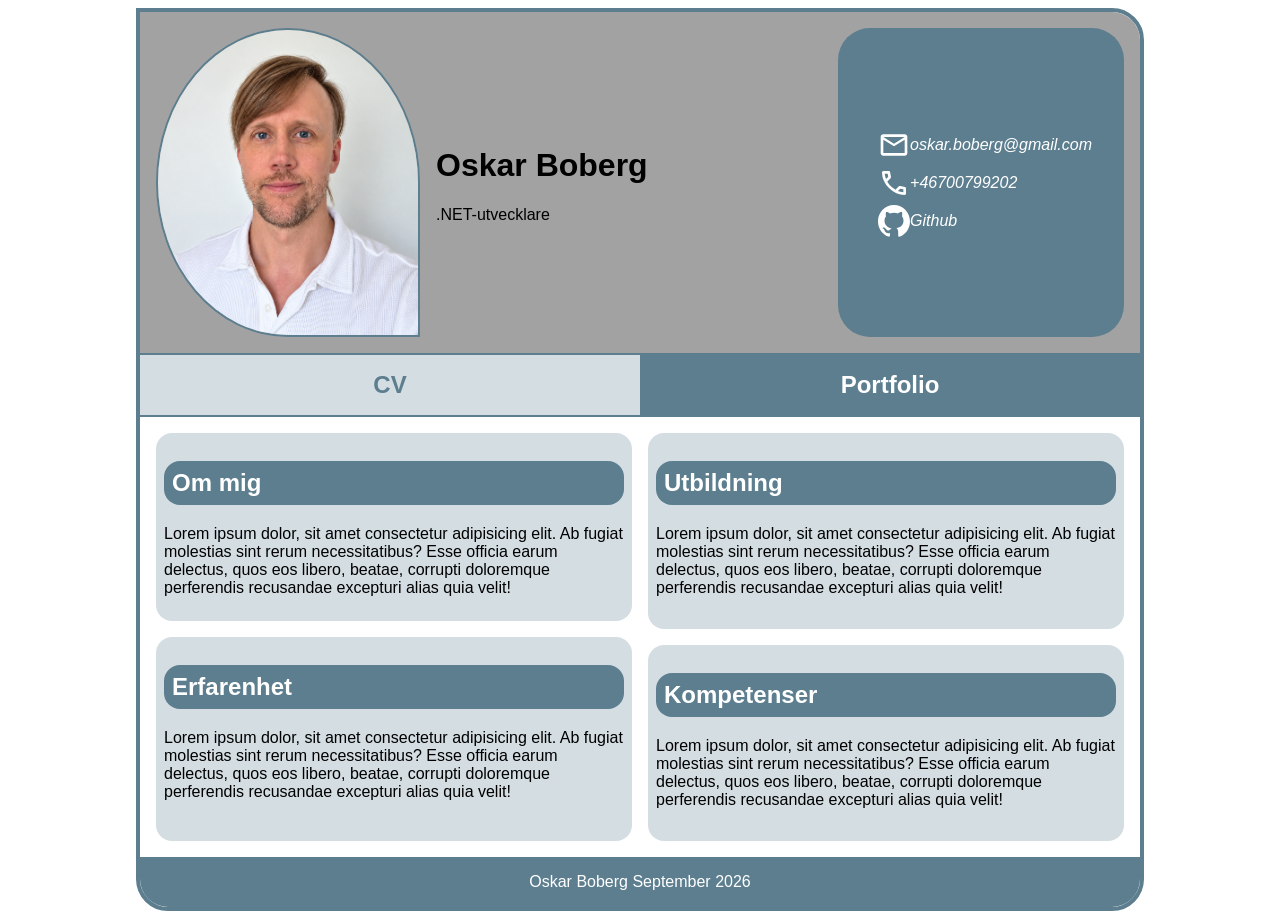
==== portfolio.html @ 0dc34434 "Mycket design Det mesta i stort sett klart. Främst återstår content och huvudrubrik." ====
<!DOCTYPE html>
<html lang="sv">

<head>
    <meta charset="UTF-8">
    <meta name="viewport" content="width=device-width, initial-scale=1.0">
    <title>Oskar Boberg - Portfolio</title>
    <link rel="stylesheet" href="style.css">
</head>
<body id="portfolio">
    <div class="wrapper">
        <header>
            <div>
                <img src="./img/profil.png" alt="Bild på Oskar Boberg">
                <div>
                    <h1>Oskar Boberg</h1>
                    <p>.NET-utvecklare</p>
                </div>
            </div>
                <address>
                    <ul>
                        <li>
                            <a href="mailto:oskar.boberg@gmail.com">
                                <img src="/img/icons/mailwhite.svg" alt="">
                                oskar.boberg@gmail.com
                            </a>
                        </li>
                        <li>
                            <a href="tel:+46700799202">
                                <img src="/img/icons/phonewhite.svg" alt="">
                                +46700799202
                            </a>
                        </li>
                        <li>
                            <a href="https://www.github.com/nattkreatur/">
                                <img src="/img/icons/GitHub_Invertocat_White.svg" alt="">
                                Github
                            </a>
                        </li>
                    </ul>
                </address>
        </header>
        <nav><!--Meny: CV / Portfolio-->
            <a href="./index.html">CV</a>
            <a href="./portfolio.html">Portfolio</a>
        </nav>
        <main>
            <section>
                <!--Kanske 2 article per sektion-->
                <article>
                    <h2>Om mig</h2>
                    <p>Lorem ipsum dolor, sit amet consectetur adipisicing elit. Ab fugiat molestias sint rerum necessitatibus?
                        Esse officia earum delectus, quos eos libero, beatae, corrupti doloremque perferendis recusandae
                        excepturi alias quia velit!</p>
                </article>
                <article>
                    <h2>Erfarenhet</h2>
                    <p>Lorem ipsum dolor, sit amet consectetur adipisicing elit. Ab fugiat molestias sint rerum necessitatibus?
                    Esse officia earum delectus, quos eos libero, beatae, corrupti doloremque perferendis recusandae
                    excepturi alias quia velit!</p>
                <article></article>
                </article>
            </section>
            <section>
                <article>            
                    <h2>Utbildning</h2>
                    <p>Lorem ipsum dolor, sit amet consectetur adipisicing elit. Ab fugiat molestias sint rerum necessitatibus?
                        Esse officia earum delectus, quos eos libero, beatae, corrupti doloremque perferendis recusandae
                        excepturi alias quia velit!</p>
                </article>
                <article>
                    <h2>Kompetenser</h2>
                    <p>Lorem ipsum dolor, sit amet consectetur adipisicing elit. Ab fugiat molestias sint rerum necessitatibus?
                        Esse officia earum delectus, quos eos libero, beatae, corrupti doloremque perferendis recusandae
                        excepturi alias quia velit!</p>
                </article>
            </section>
        </main>
        <footer>
            <p>Oskar Boberg September 2026</p>
        </footer>
    </div>
</body>
</html>
---- style.css ----
/*CSS-mall av Oskar Boberg 2026-09*/

/*Grund: Mobile first*/
.wrapper{
    display: grid;
    grid-template-rows: auto auto 1fr auto;
    margin: 0 auto;
    /*gap: 1rem;*/
    border: 4px solid #5C7E8F;
    border-radius: 2rem;
    border-top-left-radius: 0rem;
    /*Döljer element som sticker ut utanför wrappern*/
    overflow: hidden;
    /*Storlek*/
    min-height: 97vh; /*strax under full viewport, håller footer vid botten av webbläsaren*/
    width: 90%;
    max-width: 1000px;/*stoppar gigantisk wrapper på stora skärmar*/
}

/*Sidan i den ordning elementen kommer i html*/
header{
    background-color: #A2A2A2;
    /*Orienterar adressfältet under img och rubriker*/
    display: flex;
    flex-direction: column;
    justify-content: center;
    padding: 1rem;
}

header > div{
    /*Orienterar img och rubriker på en rad*/
    display: flex;
    flex-direction: row;
    align-items: center;
    gap: 1rem;
}

header > address{
    display: flex;
    justify-content: center;
    align-items: center;
    background-color: #5C7E8F;
    border-radius: 2rem;
    margin-top: 1rem;/*Detta löser enbart ett problem på mobile*/
    padding-right: 2rem; /*Motverkar att content ligger tajt på högersidan*/
}

header > div > img{
    width: 40%;
    height: auto;
    /*Håller rimlig storlek även på stora skärmar*/
    max-width: 200px;
    border: 2px solid #5C7E8F;
    border-radius: 50%;
    border-bottom-right-radius: 0%;
}

nav{
    /*Mer designmässiga egenskaper finns under sektionen LÄNKAR längre ner*/
    display: grid;
    grid-template-columns: 1fr 1fr;
    /*Fraction används för att utrymmet ska delas exakt lika*/
}

main{
    /*avstånd mellan sections i main*/
    display: grid;
    gap: 1rem;
    padding: 1rem;
}

section{
    /*avstånd mellan articles i section*/
    display: grid;
    gap: 1rem;
}
article{
    background-color: #D4DDE2;
    border-radius: 1rem;
    padding: 0.5rem;
    
}

footer{
    display: flex;
    justify-content: center;
    background-color:#5C7E8F;
    color: #FFFF;
}

/*Egenskaper för text, rubriker, osv*/
body {
    font-family:'Segoe UI', Tahoma, Geneva, Verdana, sans-serif;
}
h2{
    color:#FFFF;
    background-color: #5C7E8F;
    padding: 0.5rem;
    border-radius: 1rem;
}

/*Egenskaper Länkar och Nav*/
a, address > ul > li{
    color: inherit;
    text-decoration: none;
}
/*Navfält med länkar*/
nav > a{
    background-color: #D4DDE2;
    color: #5C7E8F;
    padding: 1rem;
    border-block: 2px solid #5C7E8F; /*border top + border bottom*/
    text-align: center;
    font-size: 1.5rem;
    font-weight:bolder;
}
nav > a:hover{
    background-color: #FFFF;
    color: #5C7E8F;
}
nav > a:active{
    background-color:#A2A2A2;
    color:#FFFF;
}
#cv nav > a:first-child{
    background-color: #5C7E8F;
    color: #FFFF;
}
#portfolio nav > a:nth-child(2){
    background-color: #5C7E8F;
    color: #FFFF;
}
/*Adressfält med länkar*/
address > ul{
    list-style: none;
}
address > ul > li > a{
    /*flex behövs för att synka länktexten med ikonerna*/
    display: flex;
    flex-direction: row;
    align-items: center;
    padding-block: 0.2rem;
    font-family: inherit;
    font-style:italic;
    color: #FFFF;
}
address > ul > li > a:hover{
    text-decoration:underline;
}
address > ul > li > a > img{
    width: 2rem;
    height: auto;
}

/*Större skärmar*/
@media (min-width: 760px){
    header{
        flex-direction: row;
        gap: 2rem;
    }
    header > div > img{
        min-width: 200px;
        max-width: 500px;
    }
    main{
        display: flex;
        /*motverkar att adressboxen lägger sig ovanpå h1*/
        flex-direction: row;
    }
    header > address{
        margin-top: 0rem;
    }
}
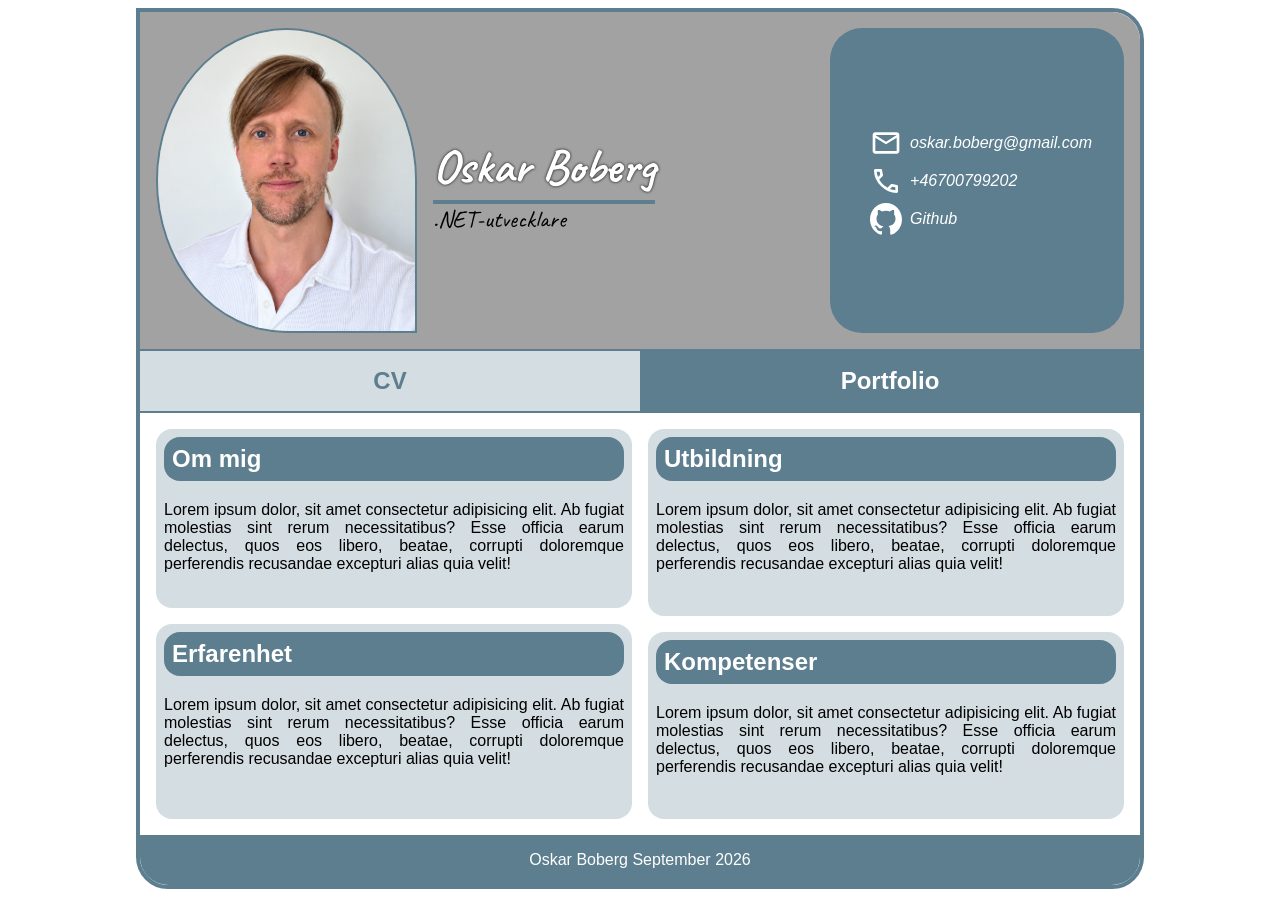
==== commit 7c17e9ac: "Design klar Gjort respsonivitet för väldigt små enheter.  Slutgiltig design klar." ====
--- a/portfolio.html
+++ b/portfolio.html
@@ -6,8 +6,12 @@
     <meta name="viewport" content="width=device-width, initial-scale=1.0">
     <title>Oskar Boberg - Portfolio</title>
     <link rel="stylesheet" href="style.css">
+    <!--Font från Googlefont-->
+    <link rel="preconnect" href="https://fonts.googleapis.com">
+    <link rel="preconnect" href="https://fonts.gstatic.com" crossorigin>
+    <link href="https://fonts.googleapis.com/css2?family=Caveat:wght@400..700&display=swap" rel="stylesheet">
 </head>
-<body id="portfolio">
+<body id="portfolio"><!--ID behövs som referens för nav-länkar i CSS-->
     <div class="wrapper">
         <header>
             <div>
@@ -21,7 +25,7 @@
                     <ul>
                         <li>
                             <a href="mailto:oskar.boberg@gmail.com">
-                                <img src="/img/icons/mailwhite.svg" alt="">
+                                <img src="/img/icons/mailwhite.svg" alt=""><!--Enbart dekorativ bild, a-tagg innehåller tillräcklig information för tillgänglighet-->
                                 oskar.boberg@gmail.com
                             </a>
                         </li>
@@ -40,13 +44,12 @@
                     </ul>
                 </address>
         </header>
-        <nav><!--Meny: CV / Portfolio-->
+        <nav>
             <a href="./index.html">CV</a>
             <a href="./portfolio.html">Portfolio</a>
         </nav>
         <main>
             <section>
-                <!--Kanske 2 article per sektion-->
                 <article>
                     <h2>Om mig</h2>
                     <p>Lorem ipsum dolor, sit amet consectetur adipisicing elit. Ab fugiat molestias sint rerum necessitatibus?
--- a/style.css
+++ b/style.css
@@ -5,15 +5,17 @@
     display: grid;
     grid-template-rows: auto auto 1fr auto;
     margin: 0 auto;
-    /*gap: 1rem;*/
     border: 4px solid #5C7E8F;
     border-radius: 2rem;
     border-top-left-radius: 0rem;
-    /*Döljer element som sticker ut utanför wrappern*/
+
+    /*Döljer element som sticker ut utanför wrappern
+    Responsiviteten är bara bra ner till cirka 340px i bredd med denna*/
     overflow: hidden;
+    
     /*Storlek*/
     min-height: 97vh; /*strax under full viewport, håller footer vid botten av webbläsaren*/
-    width: 90%;
+    width: 95%; /*En kompromiss för sömlös övergång till både mobile och desktop*/
     max-width: 1000px;/*stoppar gigantisk wrapper på stora skärmar*/
 }
 
@@ -92,11 +94,34 @@
 body {
     font-family:'Segoe UI', Tahoma, Geneva, Verdana, sans-serif;
 }
+p{
+    /*marginaljusterad text*/
+    text-align: justify;
+}
+h1{
+    /*Inlänkad från Google-font, se head i html*/
+    font-family: "Caveat", cursive, 'Lucida Sans', Verdana, sans-serif;
+    font-size: 3rem;
+    font-optical-sizing: auto;
+    font-weight: 700;
+    font-style: normal;
+    color: #FFFF;
+    text-shadow: 0 0 3px black; /*Får texten att sticka ut lite mer*/
+    margin-bottom: 0.25rem; /*För att komma närmare p*/
+}
+header > div > div > p{
+    margin-top: 0;/*För att komma närmare h1*/
+    border-top: 4px solid #5C7E8F;
+    font-size: 1.5rem;
+    font-family: "Caveat", cursive, 'Lucida Sans', Verdana, sans-serif;
+}
 h2{
     color:#FFFF;
     background-color: #5C7E8F;
     padding: 0.5rem;
     border-radius: 1rem;
+    /*Flyttar upp h2 lite*/
+    margin-top: 0rem;
 }
 
 /*Egenskaper Länkar och Nav*/
@@ -150,6 +175,8 @@
 address > ul > li > a > img{
     width: 2rem;
     height: auto;
+    /*Litet gap mellan dekorativ bild och länktext*/
+    margin-right: 0.5rem;
 }
 
 /*Större skärmar*/
@@ -170,4 +197,16 @@
     header > address{
         margin-top: 0rem;
     }
+}
+/*Justeringer för extremt små skärmar utan
+dessa kollapsar innehållet och blir oläsligt*/
+@media (max-width: 340px){
+    .wrapper{
+        overflow: visible;
+        border: none;
+        width: 100%;
+    }
+    body{
+        margin: 0;
+    }
 }
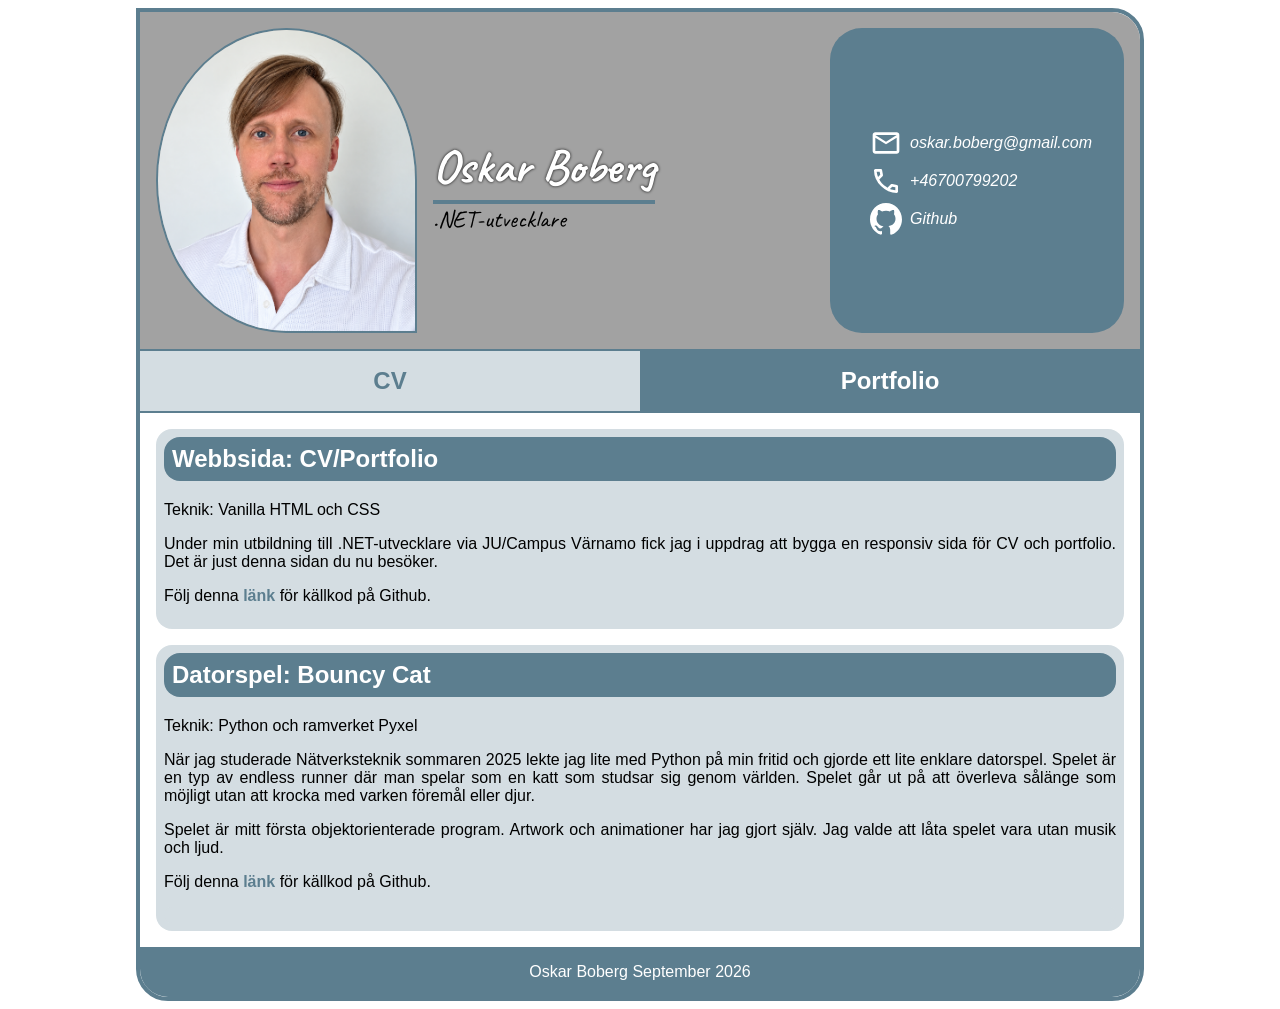
==== commit 999d932c: "Sida klar Content inlagt, lite länkfix i articles gjort. Det enda som återstår är eventuella komplet" ====
--- a/portfolio.html
+++ b/portfolio.html
@@ -11,6 +11,7 @@
     <link rel="preconnect" href="https://fonts.gstatic.com" crossorigin>
     <link href="https://fonts.googleapis.com/css2?family=Caveat:wght@400..700&display=swap" rel="stylesheet">
 </head>
+
 <body id="portfolio"><!--ID behövs som referens för nav-länkar i CSS-->
     <div class="wrapper">
         <header>
@@ -21,28 +22,31 @@
                     <p>.NET-utvecklare</p>
                 </div>
             </div>
-                <address>
-                    <ul>
-                        <li>
-                            <a href="mailto:oskar.boberg@gmail.com">
-                                <img src="/img/icons/mailwhite.svg" alt=""><!--Enbart dekorativ bild, a-tagg innehåller tillräcklig information för tillgänglighet-->
-                                oskar.boberg@gmail.com
-                            </a>
-                        </li>
-                        <li>
-                            <a href="tel:+46700799202">
-                                <img src="/img/icons/phonewhite.svg" alt="">
-                                +46700799202
-                            </a>
-                        </li>
-                        <li>
-                            <a href="https://www.github.com/nattkreatur/">
-                                <img src="/img/icons/GitHub_Invertocat_White.svg" alt="">
-                                Github
-                            </a>
-                        </li>
-                    </ul>
-                </address>
+            <address>
+                <ul>
+                    <li>
+                        <a href="mailto:oskar.boberg@gmail.com">
+                            <img src="/img/icons/mailwhite.svg"
+                                alt=""><!--Enbart dekorativ bild, a-tagg innehåller tillräcklig information för tillgänglighet-->
+                            oskar.boberg@gmail.com
+                        </a>
+                    </li>
+                    <li>
+                        <a href="tel:+46700799202">
+                            <img src="/img/icons/phonewhite.svg" alt="">
+                            +46700799202
+                        </a>
+                    </li>
+                    <li>
+                        <!--target _blank öppnar länk som ny flik-->
+                        <!--Noopener skyddar användare av äldre browsers mot en potentiell exploit-->
+                        <a href="https://www.github.com/nattkreatur/" target="_blank" rel="noopener">
+                            <img src="/img/icons/GitHub_Invertocat_White.svg" alt="">
+                            Github
+                        </a>
+                    </li>
+                </ul>
+            </address>
         </header>
         <nav>
             <a href="./index.html">CV</a>
@@ -51,31 +55,32 @@
         <main>
             <section>
                 <article>
-                    <h2>Om mig</h2>
-                    <p>Lorem ipsum dolor, sit amet consectetur adipisicing elit. Ab fugiat molestias sint rerum necessitatibus?
-                        Esse officia earum delectus, quos eos libero, beatae, corrupti doloremque perferendis recusandae
-                        excepturi alias quia velit!</p>
+                    <h2>Webbsida: CV/Portfolio</h2>
+                    <p>Teknik: Vanilla HTML och CSS</p>
+                    <p>Under min utbildning till .NET-utvecklare via JU/Campus Värnamo fick jag i uppdrag att bygga en
+                        responsiv sida för CV och portfolio. Det är just denna sidan du nu besöker. 
+                    </p>
+                    <p>Följ denna
+                        <a href="https://github.com/nattkreatur/portfolio" target="_blank" rel="noopener">länk</a>
+                        för källkod på Github.
+                    </p>
                 </article>
                 <article>
-                    <h2>Erfarenhet</h2>
-                    <p>Lorem ipsum dolor, sit amet consectetur adipisicing elit. Ab fugiat molestias sint rerum necessitatibus?
-                    Esse officia earum delectus, quos eos libero, beatae, corrupti doloremque perferendis recusandae
-                    excepturi alias quia velit!</p>
-                <article></article>
-                </article>
-            </section>
-            <section>
-                <article>            
-                    <h2>Utbildning</h2>
-                    <p>Lorem ipsum dolor, sit amet consectetur adipisicing elit. Ab fugiat molestias sint rerum necessitatibus?
-                        Esse officia earum delectus, quos eos libero, beatae, corrupti doloremque perferendis recusandae
-                        excepturi alias quia velit!</p>
-                </article>
-                <article>
-                    <h2>Kompetenser</h2>
-                    <p>Lorem ipsum dolor, sit amet consectetur adipisicing elit. Ab fugiat molestias sint rerum necessitatibus?
-                        Esse officia earum delectus, quos eos libero, beatae, corrupti doloremque perferendis recusandae
-                        excepturi alias quia velit!</p>
+                    <h2>Datorspel: Bouncy Cat</h2>
+                    <p>Teknik: Python och ramverket Pyxel</p>
+                    <p>När jag studerade Nätverksteknik sommaren 2025 lekte jag lite med Python på min fritid och gjorde
+                        ett lite enklare datorspel. Spelet är en typ av endless runner där man spelar som en katt som
+                        studsar sig genom världen. Spelet går ut på att överleva sålänge som möjligt utan att krocka
+                        med varken föremål eller djur.</p>
+                    <p>
+                        Spelet är mitt första objektorienterade program.
+                        Artwork och animationer har jag gjort själv. Jag valde att låta spelet vara utan musik och ljud.
+                    </p>
+                    <p>Följ denna
+                        <a href="https://github.com/nattkreatur/Bouncy-Cat" target="_blank" rel="noopener">länk</a>
+                        för källkod på Github.
+                    </p>
+                    <article></article>
                 </article>
             </section>
         </main>
@@ -84,4 +89,5 @@
         </footer>
     </div>
 </body>
+
 </html>
--- a/style.css
+++ b/style.css
@@ -123,6 +123,14 @@
     /*Flyttar upp h2 lite*/
     margin-top: 0rem;
 }
+/*Enbart inuti article*/
+h3{
+    color: #5C7E8F;
+    margin-bottom: 0rem;
+}
+article > p{
+    margin-top: 0rem;
+}
 
 /*Egenskaper Länkar och Nav*/
 a, address > ul > li{
@@ -177,6 +185,17 @@
     height: auto;
     /*Litet gap mellan dekorativ bild och länktext*/
     margin-right: 0.5rem;
+}
+/*Portfoliolänkar*/
+section > article > p > a{
+    padding-block: 0.2rem;
+    font-family: inherit;
+    font-weight: 800;
+    color: #5C7E8F;
+}
+section > article > p > a:hover{
+    text-decoration:underline;
+    color: #FFFF;
 }
 
 /*Större skärmar*/
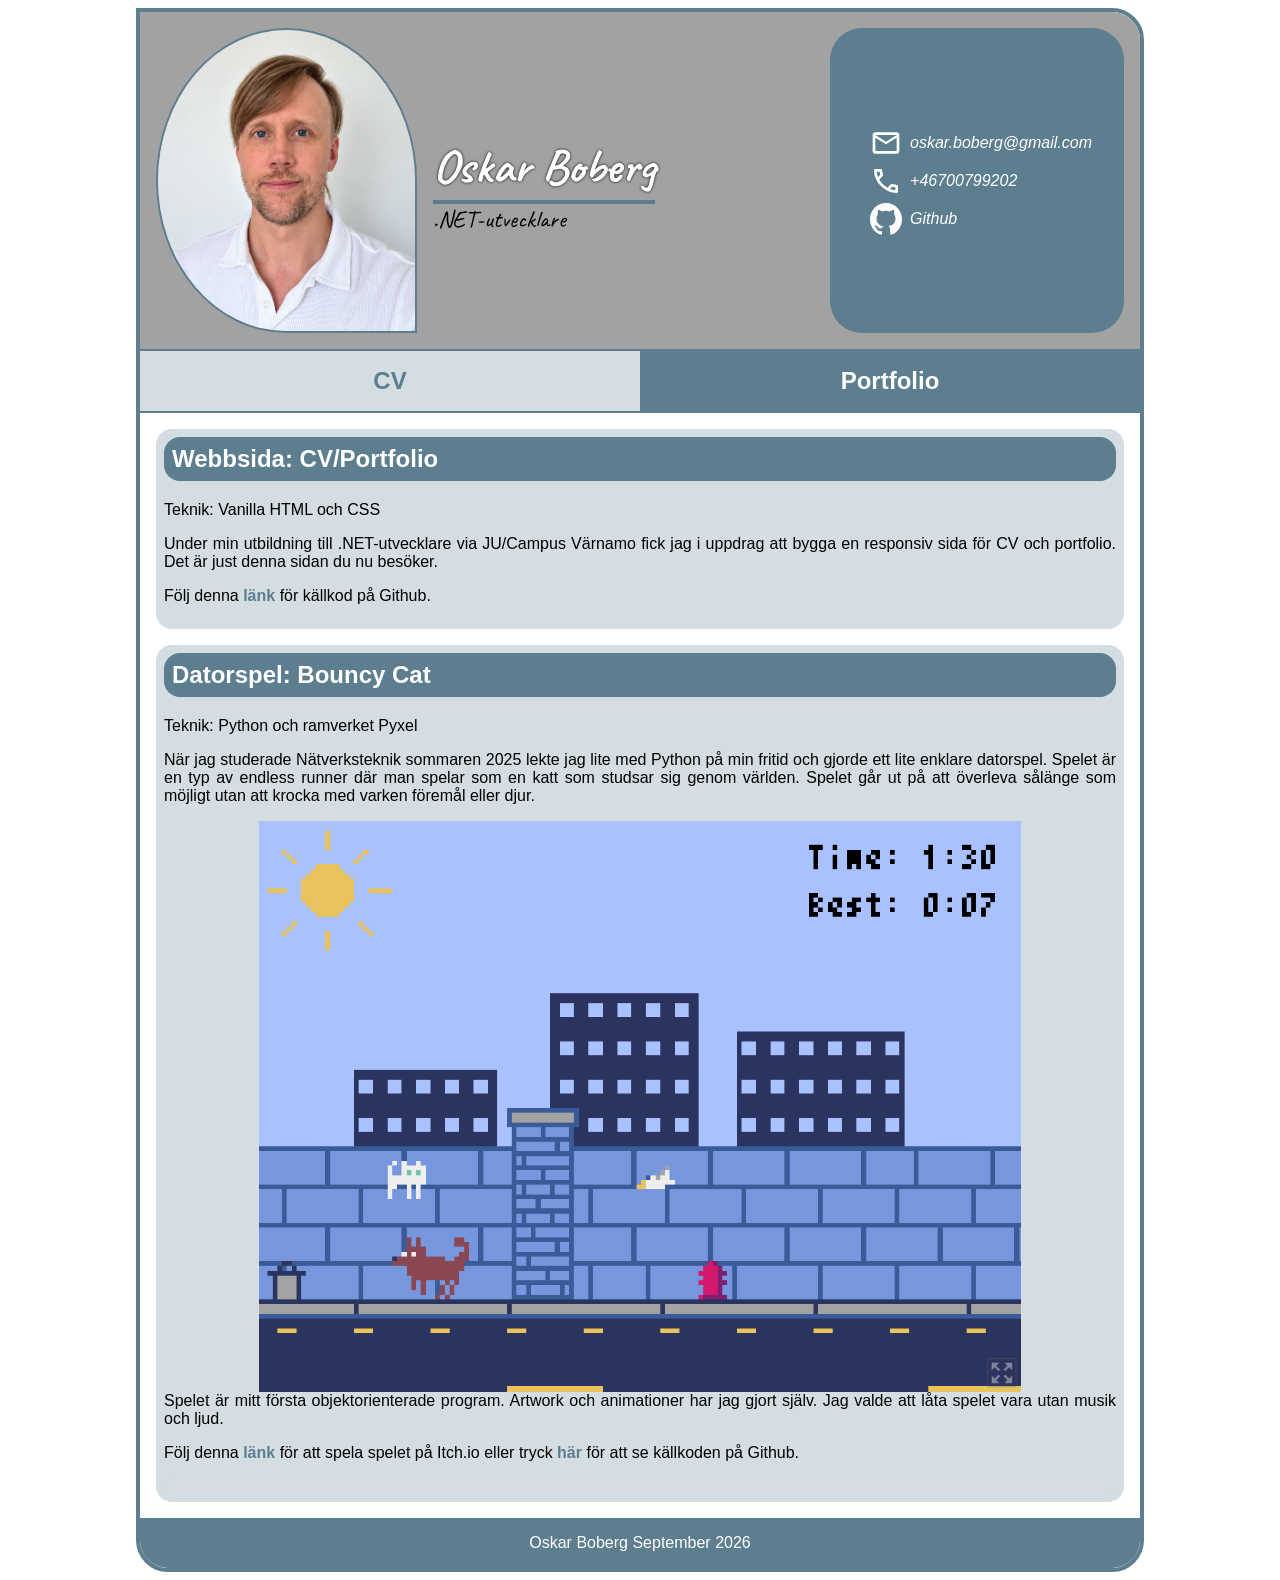
==== commit ca87a122: "Responsivitetsfix Fixade ett problem med att trycka på länkar runt 300px bredd. Efter åtgärd funkar " ====
--- a/portfolio.html
+++ b/portfolio.html
@@ -67,18 +67,23 @@
                 </article>
                 <article>
                     <h2>Datorspel: Bouncy Cat</h2>
+                    
                     <p>Teknik: Python och ramverket Pyxel</p>
                     <p>När jag studerade Nätverksteknik sommaren 2025 lekte jag lite med Python på min fritid och gjorde
                         ett lite enklare datorspel. Spelet är en typ av endless runner där man spelar som en katt som
                         studsar sig genom världen. Spelet går ut på att överleva sålänge som möjligt utan att krocka
                         med varken föremål eller djur.</p>
+                    <img src="img/portfolio/bouncy_cat_screenshot.png" alt="Bild på datorspelet Bouncy Cat">
                     <p>
                         Spelet är mitt första objektorienterade program.
                         Artwork och animationer har jag gjort själv. Jag valde att låta spelet vara utan musik och ljud.
                     </p>
+                    
                     <p>Följ denna
-                        <a href="https://github.com/nattkreatur/Bouncy-Cat" target="_blank" rel="noopener">länk</a>
-                        för källkod på Github.
+                        <a href="https://nattkreatur.itch.io/bouncycat" target="_blank" rel="noopener">länk</a>
+                        för att spela spelet på Itch.io eller tryck
+                        <a href="https://github.com/nattkreatur/Bouncy-Cat" target="_blank" rel="noopener">här</a>
+                        för att se källkoden på Github.
                     </p>
                     <article></article>
                 </article>
--- a/style.css
+++ b/style.css
@@ -19,7 +19,9 @@
     max-width: 1000px;/*stoppar gigantisk wrapper på stora skärmar*/
 }
 
-/*Sidan i den ordning elementen kommer i html*/
+/*///////////////////////////////////////////////////
+Sidegenskaper i den ordning elementen kommer i html//
+///////////////////////////////////////////////////*/
 header{
     background-color: #A2A2A2;
     /*Orienterar adressfältet under img och rubriker*/
@@ -80,7 +82,13 @@
     background-color: #D4DDE2;
     border-radius: 1rem;
     padding: 0.5rem;
-    
+}
+section > article > img{
+    width: 80%;
+    height: auto;
+    /*Centrerar bilden*/
+    display: block;
+    margin-inline: auto;
 }
 
 footer{
@@ -90,7 +98,9 @@
     color: #FFFF;
 }
 
-/*Egenskaper för text, rubriker, osv*/
+/*//////////////////////////////////
+Egenskaper för text, rubriker, osv//
+//////////////////////////////////*/
 body {
     font-family:'Segoe UI', Tahoma, Geneva, Verdana, sans-serif;
 }
@@ -132,7 +142,9 @@
     margin-top: 0rem;
 }
 
-/*Egenskaper Länkar och Nav*/
+/*////////////////////////////
+//Egenskaper Länkar och Nav//
+///////////////////////////*/
 a, address > ul > li{
     color: inherit;
     text-decoration: none;
@@ -228,4 +240,9 @@
     body{
         margin: 0;
     }
+    /*Får länkarna att wrappa. Utan detta kraschar responsiviteten vid 300px
+    Med detta fungerar responsiviteten felfritt ända ner till 230px width*/
+    address > ul > li > a{
+    overflow-wrap: anywhere;
+    }
 }
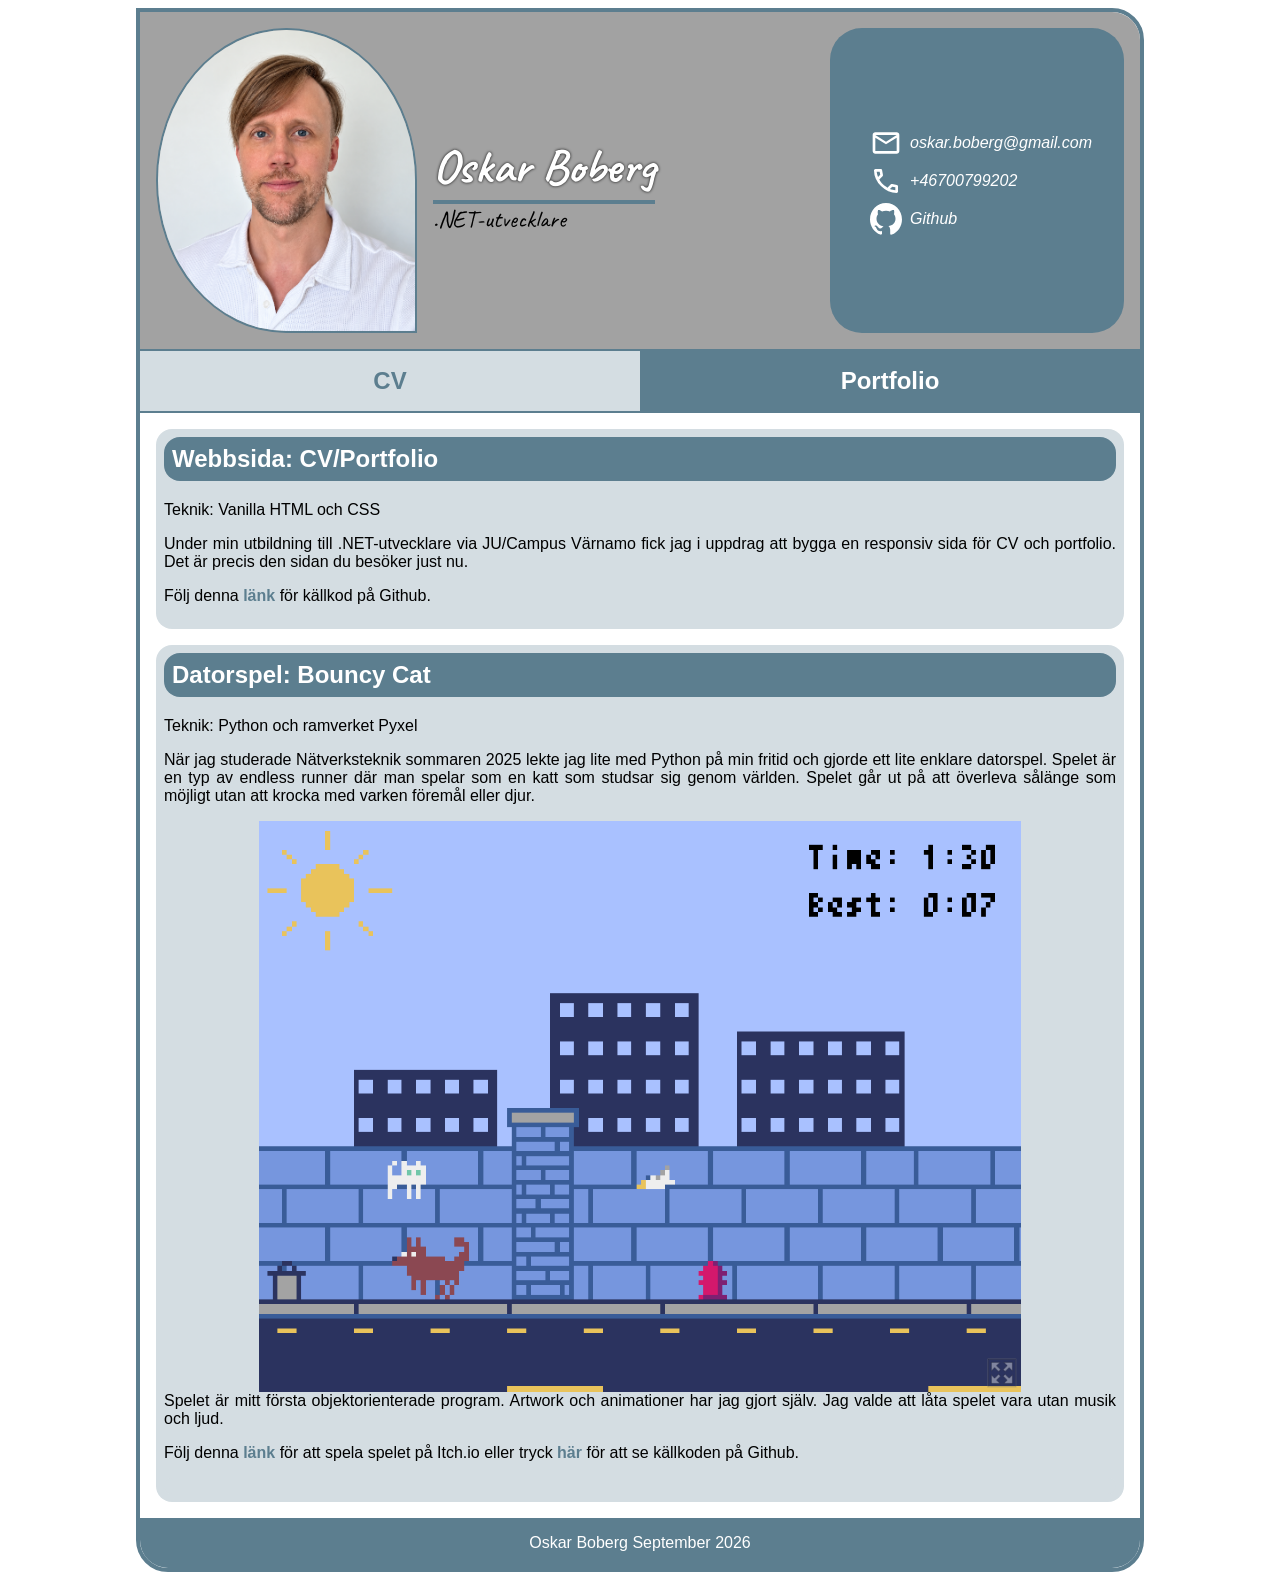
==== commit 2a9ef31a: "Fix av stavfel Stavfelsfix" ====
--- a/portfolio.html
+++ b/portfolio.html
@@ -26,14 +26,14 @@
                 <ul>
                     <li>
                         <a href="mailto:oskar.boberg@gmail.com">
-                            <img src="/img/icons/mailwhite.svg"
+                            <img src="./img/icons/mailwhite.svg"
                                 alt=""><!--Enbart dekorativ bild, a-tagg innehåller tillräcklig information för tillgänglighet-->
                             oskar.boberg@gmail.com
                         </a>
                     </li>
                     <li>
                         <a href="tel:+46700799202">
-                            <img src="/img/icons/phonewhite.svg" alt="">
+                            <img src="./img/icons/phonewhite.svg" alt="">
                             +46700799202
                         </a>
                     </li>
@@ -41,7 +41,7 @@
                         <!--target _blank öppnar länk som ny flik-->
                         <!--Noopener skyddar användare av äldre browsers mot en potentiell exploit-->
                         <a href="https://www.github.com/nattkreatur/" target="_blank" rel="noopener">
-                            <img src="/img/icons/GitHub_Invertocat_White.svg" alt="">
+                            <img src="./img/icons/GitHub_Invertocat_White.svg" alt="">
                             Github
                         </a>
                     </li>
@@ -58,7 +58,7 @@
                     <h2>Webbsida: CV/Portfolio</h2>
                     <p>Teknik: Vanilla HTML och CSS</p>
                     <p>Under min utbildning till .NET-utvecklare via JU/Campus Värnamo fick jag i uppdrag att bygga en
-                        responsiv sida för CV och portfolio. Det är just denna sidan du nu besöker. 
+                        responsiv sida för CV och portfolio. Det är precis den sidan du besöker just nu. 
                     </p>
                     <p>Följ denna
                         <a href="https://github.com/nattkreatur/portfolio" target="_blank" rel="noopener">länk</a>
@@ -67,18 +67,16 @@
                 </article>
                 <article>
                     <h2>Datorspel: Bouncy Cat</h2>
-                    
                     <p>Teknik: Python och ramverket Pyxel</p>
                     <p>När jag studerade Nätverksteknik sommaren 2025 lekte jag lite med Python på min fritid och gjorde
                         ett lite enklare datorspel. Spelet är en typ av endless runner där man spelar som en katt som
                         studsar sig genom världen. Spelet går ut på att överleva sålänge som möjligt utan att krocka
                         med varken föremål eller djur.</p>
-                    <img src="img/portfolio/bouncy_cat_screenshot.png" alt="Bild på datorspelet Bouncy Cat">
+                    <img src="./img/portfolio/bouncy_cat_screenshot.png" alt="Bild på datorspelet Bouncy Cat">
                     <p>
                         Spelet är mitt första objektorienterade program.
                         Artwork och animationer har jag gjort själv. Jag valde att låta spelet vara utan musik och ljud.
                     </p>
-                    
                     <p>Följ denna
                         <a href="https://nattkreatur.itch.io/bouncycat" target="_blank" rel="noopener">länk</a>
                         för att spela spelet på Itch.io eller tryck
--- a/style.css
+++ b/style.css
@@ -142,8 +142,8 @@
     margin-top: 0rem;
 }
 
-/*////////////////////////////
-//Egenskaper Länkar och Nav//
+/*/////////////////////////////
+///Egenskaper Länkar och Nav//
 ///////////////////////////*/
 a, address > ul > li{
     color: inherit;
